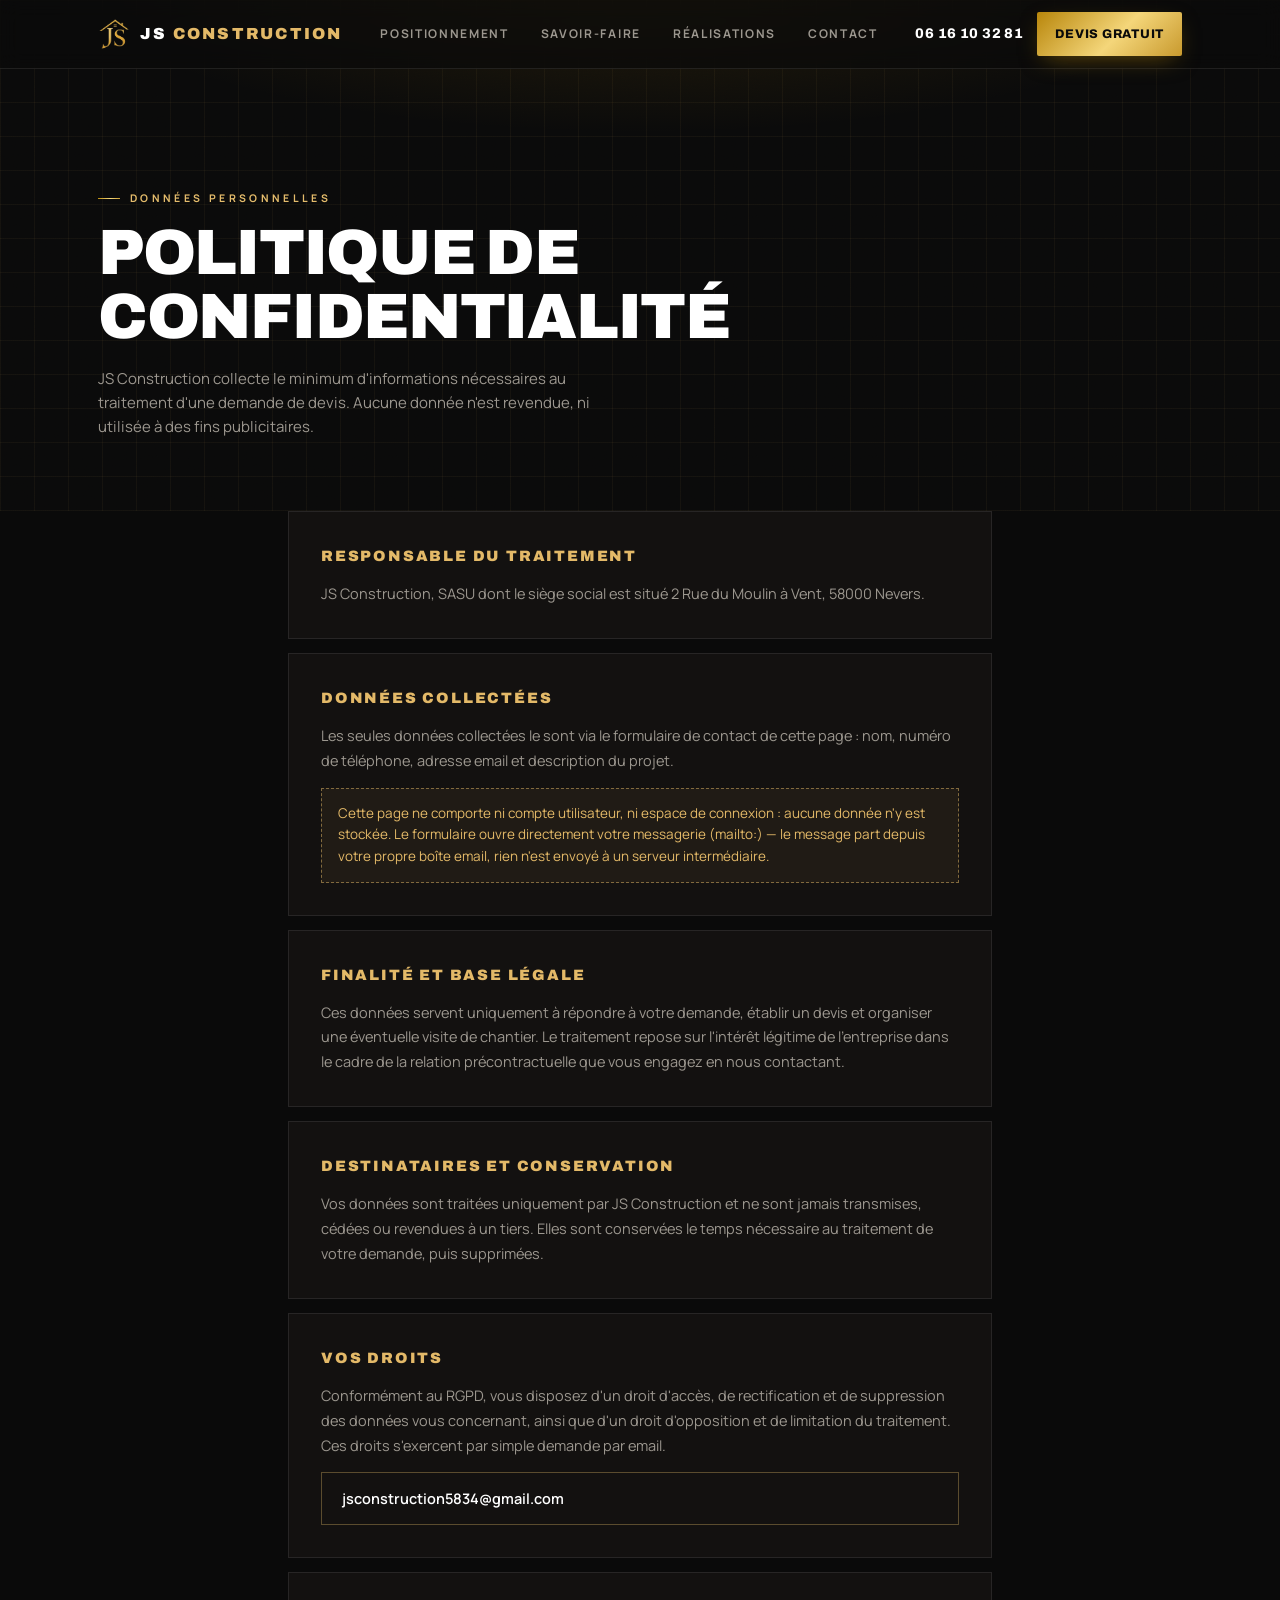
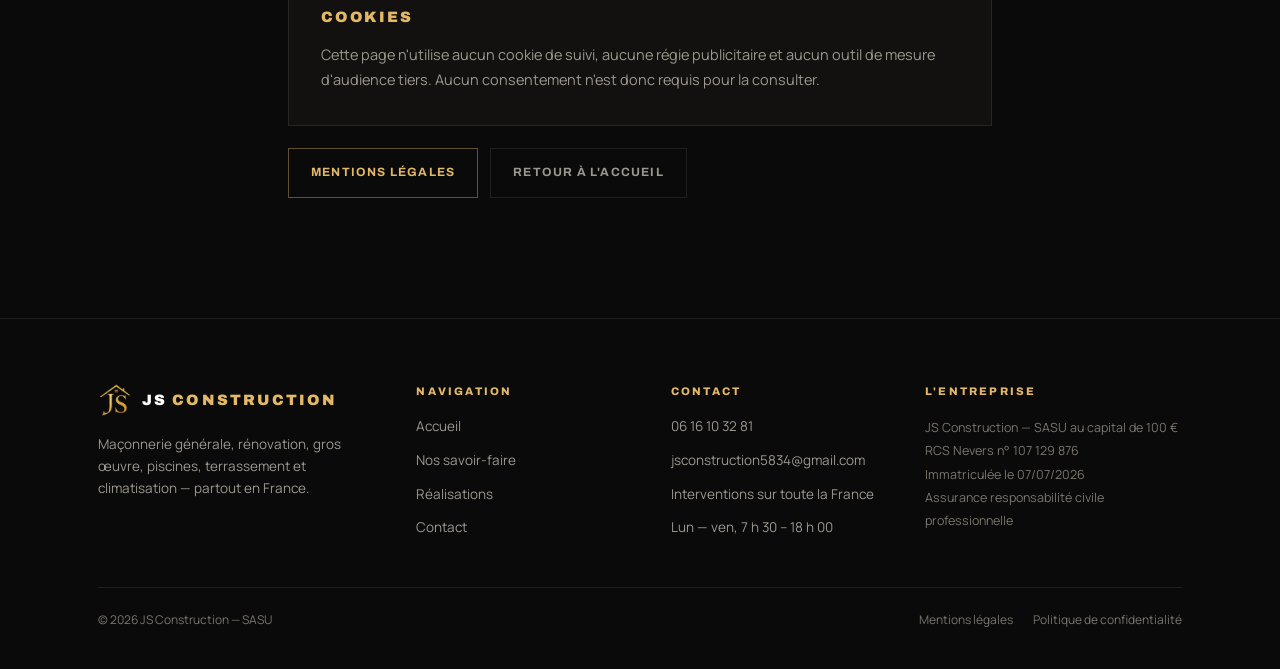
==== confidentialite.html @ 39d1bb4d "Landing page JS Construction (accueil, réalisations, mentions légales, confidentialité)" ====
<!DOCTYPE html>
<html lang="fr">
<head>
<meta charset="UTF-8">
<meta name="viewport" content="width=device-width, initial-scale=1, viewport-fit=cover">
<title>Politique de confidentialité — JS Construction</title>
<meta name="description" content="Politique de confidentialité et protection des données personnelles de JS Construction.">
<link rel="icon" type="image/png" href="assets/logo.png">
<link rel="preconnect" href="https://fonts.googleapis.com">
<link rel="preconnect" href="https://fonts.gstatic.com" crossorigin>
<link href="https://fonts.googleapis.com/css2?family=Archivo:wght@500;600;700;800;900&family=Manrope:wght@400;500;600;700&display=swap" rel="stylesheet">
<link rel="stylesheet" href="assets/site.css">
</head>
<body>

<!-- ===== Header ===== -->
<header>
  <div class="container header-inner">
    <a href="index.html" class="brand">
      <img src="assets/logo.png" alt="Logo JS Construction">
      <span class="brand-word">JS <span>CONSTRUCTION</span></span>
    </a>
    <nav class="desktop-nav">
      <a href="index.html#positionnement">Positionnement</a>
      <a href="index.html#savoir-faire">Savoir-faire</a>
      <a href="realisations.html">Réalisations</a>
      <a href="index.html#contact">Contact</a>
    </nav>
    <div class="header-cta">
      <a class="phone" href="tel:+33616103281">06 16 10 32 81</a>
      <a class="btn btn-primary" href="index.html#contact">Devis gratuit</a>
    </div>
  </div>
</header>

<!-- ===== Page header ===== -->
<section class="page-header blueprint-grid grain">
  <div class="container">
    <div class="eyebrow" data-reveal>Données personnelles</div>
    <h1 data-reveal>Politique de<br>confidentialité</h1>
    <p data-reveal>JS Construction collecte le minimum d'informations nécessaires au traitement d'une demande de devis. Aucune donnée n'est revendue, ni utilisée à des fins publicitaires.</p>
  </div>
</section>

<!-- ===== Content ===== -->
<section class="section" style="padding-top:0">
  <div class="container legal-content">

    <div class="legal-card" data-reveal>
      <h2>Responsable du traitement</h2>
      <p>JS Construction, SASU dont le siège social est situé 2 Rue du Moulin à Vent, 58000 Nevers.</p>
    </div>

    <div class="legal-card" data-reveal>
      <h2>Données collectées</h2>
      <p>Les seules données collectées le sont via le formulaire de contact de cette page : nom, numéro de téléphone, adresse email et description du projet.</p>
      <div class="legal-callout">Cette page ne comporte ni compte utilisateur, ni espace de connexion : aucune donnée n'y est stockée. Le formulaire ouvre directement votre messagerie (mailto:) — le message part depuis votre propre boîte email, rien n'est envoyé à un serveur intermédiaire.</div>
    </div>

    <div class="legal-card" data-reveal>
      <h2>Finalité et base légale</h2>
      <p>Ces données servent uniquement à répondre à votre demande, établir un devis et organiser une éventuelle visite de chantier. Le traitement repose sur l'intérêt légitime de l'entreprise dans le cadre de la relation précontractuelle que vous engagez en nous contactant.</p>
    </div>

    <div class="legal-card" data-reveal>
      <h2>Destinataires et conservation</h2>
      <p>Vos données sont traitées uniquement par JS Construction et ne sont jamais transmises, cédées ou revendues à un tiers. Elles sont conservées le temps nécessaire au traitement de votre demande, puis supprimées.</p>
    </div>

    <div class="legal-card" data-reveal>
      <h2>Vos droits</h2>
      <p>Conformément au RGPD, vous disposez d'un droit d'accès, de rectification et de suppression des données vous concernant, ainsi que d'un droit d'opposition et de limitation du traitement. Ces droits s'exercent par simple demande par email.</p>
      <a href="mailto:jsconstruction5834@gmail.com" class="legal-contact">jsconstruction5834@gmail.com</a>
    </div>

    <div class="legal-card" data-reveal>
      <h2>Cookies</h2>
      <p>Cette page n'utilise aucun cookie de suivi, aucune régie publicitaire et aucun outil de mesure d'audience tiers. Aucun consentement n'est donc requis pour la consulter.</p>
    </div>

    <div class="legal-actions" data-reveal>
      <a href="mentions-legales.html" class="legal-link-btn">Mentions légales</a>
      <a href="index.html" class="legal-link-btn muted">Retour à l'accueil</a>
    </div>
  </div>
</section>

<!-- ===== Footer ===== -->
<footer>
  <div class="container">
    <div class="footer-grid">
      <div>
        <div class="footer-brand">
          <img src="assets/logo.png" alt="Logo JS Construction">
          <span class="brand-word">JS <span>CONSTRUCTION</span></span>
        </div>
        <p class="footer-desc">Maçonnerie générale, rénovation, gros œuvre, piscines, terrassement et climatisation — partout en France.</p>
      </div>

      <div>
        <div class="footer-col-title">Navigation</div>
        <div class="footer-col">
          <a href="index.html#accueil">Accueil</a>
          <a href="index.html#savoir-faire">Nos savoir-faire</a>
          <a href="realisations.html">Réalisations</a>
          <a href="index.html#contact">Contact</a>
        </div>
      </div>

      <div>
        <div class="footer-col-title">Contact</div>
        <div class="footer-col">
          <a href="tel:+33616103281">06 16 10 32 81</a>
          <a href="mailto:jsconstruction5834@gmail.com">jsconstruction5834@gmail.com</a>
          <div class="footer-line">Interventions sur toute la France</div>
          <div class="footer-line">Lun — ven, 7 h 30 – 18 h 00</div>
        </div>
      </div>

      <div>
        <div class="footer-col-title">L'entreprise</div>
        <div class="footer-legal">
          JS Construction — SASU au capital de 100 €<br>
          RCS Nevers n° 107 129 876<br>
          Immatriculée le 07/07/2026<br>
          Assurance responsabilité civile professionnelle
        </div>
      </div>
    </div>

    <div class="footer-bottom">
      <div class="footer-copy">© <span id="year"></span> JS Construction — SASU</div>
      <div class="footer-bottom-links">
        <a href="mentions-legales.html">Mentions légales</a>
        <a href="confidentialite.html">Politique de confidentialité</a>
      </div>
    </div>
  </div>
</footer>

<!-- ===== Mobile sticky CTA ===== -->
<div class="mobile-cta-bar" id="mobileCta">
  <a href="tel:+33616103281" class="btn btn-primary">Appeler</a>
  <a href="index.html#contact" class="btn btn-outline">Devis gratuit</a>
</div>

<script src="assets/site.js"></script>
</body>
</html>
---- assets/site.css ----
/* ===== Reset & tokens ===== */
*,*::before,*::after{box-sizing:border-box;margin:0;padding:0}
:root{
  --black:#0A0A0A;
  --panel:#131110;
  --panel-2:#181513;
  --line:rgba(245,245,244,.09);
  --white:#F5F5F4;
  --muted:#9C978F;
  --muted-2:#7A756D;
  --gold-1:#B8860B;
  --gold-2:#F4D67A;
  --gold-3:#C99A2E;
  --gold-accent:#E3B968;
  --gradient-gold:linear-gradient(135deg,var(--gold-1),var(--gold-2) 55%,var(--gold-3));
  --container:1180px;
  --radius:2px;
}
html{scroll-behavior:smooth}
body{
  background:var(--black);
  color:var(--white);
  font-family:'Manrope',Helvetica,Arial,sans-serif;
  font-size:16px;
  line-height:1.6;
  min-height:100vh;
  overflow-x:hidden;
  -webkit-font-smoothing:antialiased;
}
h1,h2,h3,.title-font{font-family:'Archivo',Helvetica,sans-serif}
a{color:inherit;text-decoration:none}
img{max-width:100%;display:block}
button{font-family:inherit;border:none;background:none;cursor:pointer}
.container{width:100%;max-width:var(--container);margin:0 auto;padding:0 20px}
@media(min-width:640px){.container{padding:0 32px}}
@media(min-width:1024px){.container{padding:0 48px}}

.gold-text{
  background:var(--gradient-gold);
  -webkit-background-clip:text;background-clip:text;color:transparent;
}
.eyebrow{
  display:flex;align-items:center;gap:10px;
  font-size:10.5px;font-weight:700;letter-spacing:.32em;text-transform:uppercase;color:var(--gold-accent);
}
.eyebrow::before{content:"";width:22px;height:1.5px;background:var(--gradient-gold);flex-shrink:0}

.section{padding:72px 0}
@media(min-width:1024px){.section{padding:120px 0}}
.section-head{max-width:640px;margin-bottom:40px}
@media(min-width:1024px){.section-head{margin-bottom:56px}}
.section-head h2{
  margin-top:14px;
  font-weight:900;
  font-size:clamp(28px,5.4vw,46px);
  line-height:1.04;
  letter-spacing:-.01em;
  text-transform:uppercase;
  color:#FFFFFF;
}
.lede{font-size:clamp(16px,2.1vw,19px);color:var(--muted);max-width:640px;line-height:1.7;margin-bottom:44px}

/* ===== Blueprint texture helpers ===== */
.blueprint-grid{
  background-image:
    linear-gradient(rgba(227,185,104,.05) 1px, transparent 1px),
    linear-gradient(90deg, rgba(227,185,104,.05) 1px, transparent 1px);
  background-size:34px 34px;
}
.grain{position:relative}
.grain::after{
  content:"";position:absolute;inset:0;pointer-events:none;opacity:.5;mix-blend-mode:overlay;
  background-image:url("data:image/svg+xml,%3Csvg xmlns='http://www.w3.org/2000/svg' width='120' height='120'%3E%3Cfilter id='n'%3E%3CfeTurbulence type='fractalNoise' baseFrequency='0.9' numOctaves='2' stitchTiles='stitch'/%3E%3C/filter%3E%3Crect width='100%25' height='100%25' filter='url(%23n)' opacity='0.35'/%3E%3C/svg%3E");
}

/* ===== Buttons ===== */
.btn{
  display:inline-flex;align-items:center;justify-content:center;gap:10px;
  min-height:56px;padding:0 28px;
  font-family:'Archivo',Helvetica,sans-serif;font-size:14.5px;font-weight:800;
  letter-spacing:.06em;text-transform:uppercase;
  border-radius:var(--radius);
  transition:transform .2s ease, box-shadow .2s ease, background .2s ease, color .2s ease, border-color .2s ease;
  white-space:nowrap;
}
.btn-primary{
  background:var(--gradient-gold);color:#0A0A0A;
  box-shadow:0 8px 24px -8px rgba(184,134,11,.55);
}
.btn-primary:hover{transform:translateY(-2px);box-shadow:0 12px 28px -8px rgba(184,134,11,.7)}
.btn-outline{
  border:1px solid rgba(245,245,244,.28);color:var(--white);background:rgba(245,245,244,.02);
}
.btn-outline:hover{border-color:var(--gold-accent);color:var(--gold-accent)}
.btn-block{width:100%}

/* ===== Header ===== */
header{
  position:fixed;top:0;left:0;right:0;z-index:100;
  background:rgba(10,10,10,.72);backdrop-filter:blur(10px);
  border-bottom:1px solid var(--line);
}
.header-inner{display:flex;align-items:center;justify-content:space-between;min-height:68px}
.brand{display:flex;align-items:center;gap:10px}
.brand img{width:32px;height:32px;object-fit:contain}
.brand-word{font-family:'Archivo',Helvetica,sans-serif;font-weight:900;font-size:16px;letter-spacing:.14em;color:#fff}
.brand-word span{color:var(--gold-accent)}
nav.desktop-nav{display:none}
@media(min-width:960px){
  nav.desktop-nav{display:flex;gap:32px}
  nav.desktop-nav a{
    font-size:12px;font-weight:700;letter-spacing:.14em;text-transform:uppercase;color:var(--muted);
    transition:color .2s ease;
  }
  nav.desktop-nav a:hover,nav.desktop-nav a.active{color:var(--gold-accent)}
}
.header-cta{display:flex;align-items:center;gap:14px}
.header-cta a.phone{
  display:none;
  font-family:'Archivo',Helvetica,sans-serif;font-weight:800;font-size:14px;letter-spacing:.03em;color:#fff;
}
@media(min-width:640px){.header-cta a.phone{display:inline}}
.header-cta .btn{min-height:44px;padding:0 18px;font-size:12.5px}

/* ===== Page header (sub-pages) ===== */
.page-header{
  position:relative;padding:150px 0 56px;overflow:hidden;
}
@media(min-width:1024px){.page-header{padding:190px 0 72px}}
.page-header::before{
  content:"";position:absolute;inset:0;
  background:radial-gradient(ellipse 80% 60% at 50% -10%, rgba(184,134,11,.18), transparent 60%);
  pointer-events:none;
}
.page-header h1{
  position:relative;z-index:1;
  font-weight:900;text-transform:uppercase;letter-spacing:-.02em;
  font-size:clamp(34px,6.4vw,64px);line-height:1;color:#fff;margin-top:14px;
}
.page-header p{position:relative;z-index:1;margin-top:18px;max-width:520px;color:var(--muted);font-size:15px;line-height:1.6}

/* ===== Footer ===== */
footer{border-top:1px solid var(--line);padding:56px 0 116px}
@media(min-width:960px){footer{padding:64px 0 40px}}

.footer-grid{display:grid;grid-template-columns:1fr;gap:36px;padding-bottom:36px}
@media(min-width:640px){.footer-grid{grid-template-columns:repeat(2,1fr)}}
@media(min-width:1024px){.footer-grid{grid-template-columns:1.3fr 1fr 1fr 1.2fr;gap:40px}}

.footer-brand{display:flex;align-items:center;gap:10px}
.footer-brand img{width:34px;height:34px}
.footer-brand .brand-word{font-size:15px}
.footer-desc{margin-top:16px;font-size:13.5px;color:var(--muted);line-height:1.65;max-width:300px}

.footer-col-title{
  font-family:'Archivo',sans-serif;font-size:11px;font-weight:800;letter-spacing:.2em;
  text-transform:uppercase;color:var(--gold-accent);margin-bottom:16px;
}
.footer-col a,.footer-col .footer-line{
  display:block;font-size:13.5px;color:var(--muted);margin-bottom:12px;transition:color .2s ease;
}
.footer-col a:hover{color:var(--gold-accent)}
.footer-legal{font-size:12.5px;color:var(--muted-2);line-height:1.85}

.footer-bottom{
  border-top:1px solid var(--line);padding-top:22px;
  display:flex;flex-direction:column;gap:8px;
}
@media(min-width:760px){.footer-bottom{flex-direction:row;align-items:center;justify-content:space-between}}
.footer-copy{font-size:12px;color:var(--muted-2)}
.footer-bottom-links{display:flex;gap:20px;font-size:12px;color:var(--muted-2)}
.footer-bottom-links a{transition:color .2s ease}
.footer-bottom-links a:hover{color:var(--gold-accent)}

/* ===== Mobile sticky CTA bar ===== */
.mobile-cta-bar{
  position:fixed;left:0;right:0;bottom:0;z-index:90;
  display:flex;gap:10px;padding:12px 16px calc(12px + env(safe-area-inset-bottom));
  background:rgba(10,10,10,.9);backdrop-filter:blur(10px);
  border-top:1px solid var(--line);
  transform:translateY(100%);transition:transform .3s ease;
}
.mobile-cta-bar.visible{transform:translateY(0)}
@media(min-width:960px){.mobile-cta-bar{display:none}}
.mobile-cta-bar .btn{flex:1;min-height:50px;font-size:12.5px}

/* ===== Reveal on scroll ===== */
[data-reveal]{opacity:0;transform:translateY(18px);transition:opacity .7s ease, transform .7s ease}
[data-reveal].is-visible{opacity:1;transform:translateY(0)}

/* ===== utility ===== */
.section-alt{background:var(--panel)}
.divider-line{height:1px;background:var(--line)}

/* ===== Legal pages (mentions légales / confidentialité) ===== */
.legal-content{max-width:800px}
.legal-card{border:1px solid var(--line);background:var(--panel);padding:clamp(22px,3vw,32px);display:flex;flex-direction:column;gap:14px;margin-bottom:14px}
.legal-card h2{font-family:'Archivo',sans-serif;font-size:15px;font-weight:900;letter-spacing:.12em;text-transform:uppercase;color:var(--gold-accent)}
.legal-card p{font-size:14.5px;line-height:1.7;color:var(--muted)}
.legal-row{display:flex;flex-wrap:wrap;gap:6px 14px;font-size:14.5px}
.legal-row .k{font-size:11px;font-weight:700;letter-spacing:.14em;text-transform:uppercase;color:var(--muted-2);min-width:180px}
.legal-row .v{color:#fff}
.legal-callout{padding:14px 16px;border:1px dashed rgba(227,185,104,.5);background:rgba(227,185,104,.06);font-size:13.5px;line-height:1.6;color:var(--gold-accent)}
.legal-actions{margin-top:22px;display:flex;gap:12px;flex-wrap:wrap}
.legal-link-btn{
  min-height:50px;padding:0 22px;display:inline-flex;align-items:center;
  font-family:'Archivo',sans-serif;font-size:12px;font-weight:700;letter-spacing:.1em;text-transform:uppercase;
  border:1px solid rgba(227,185,104,.4);color:var(--gold-accent);transition:background .2s ease;
}
.legal-link-btn:hover{background:rgba(227,185,104,.1)}
.legal-link-btn.muted{border-color:var(--line);color:var(--muted)}
.legal-link-btn.muted:hover{border-color:var(--gold-accent);color:var(--gold-accent)}
.legal-contact{min-height:50px;padding:14px 20px;display:inline-flex;align-items:center;border:1px solid rgba(227,185,104,.35);color:#fff;font-size:14.5px;font-weight:600;overflow-wrap:anywhere;transition:border-color .2s ease}
.legal-contact:hover{border-color:var(--gold-accent)}
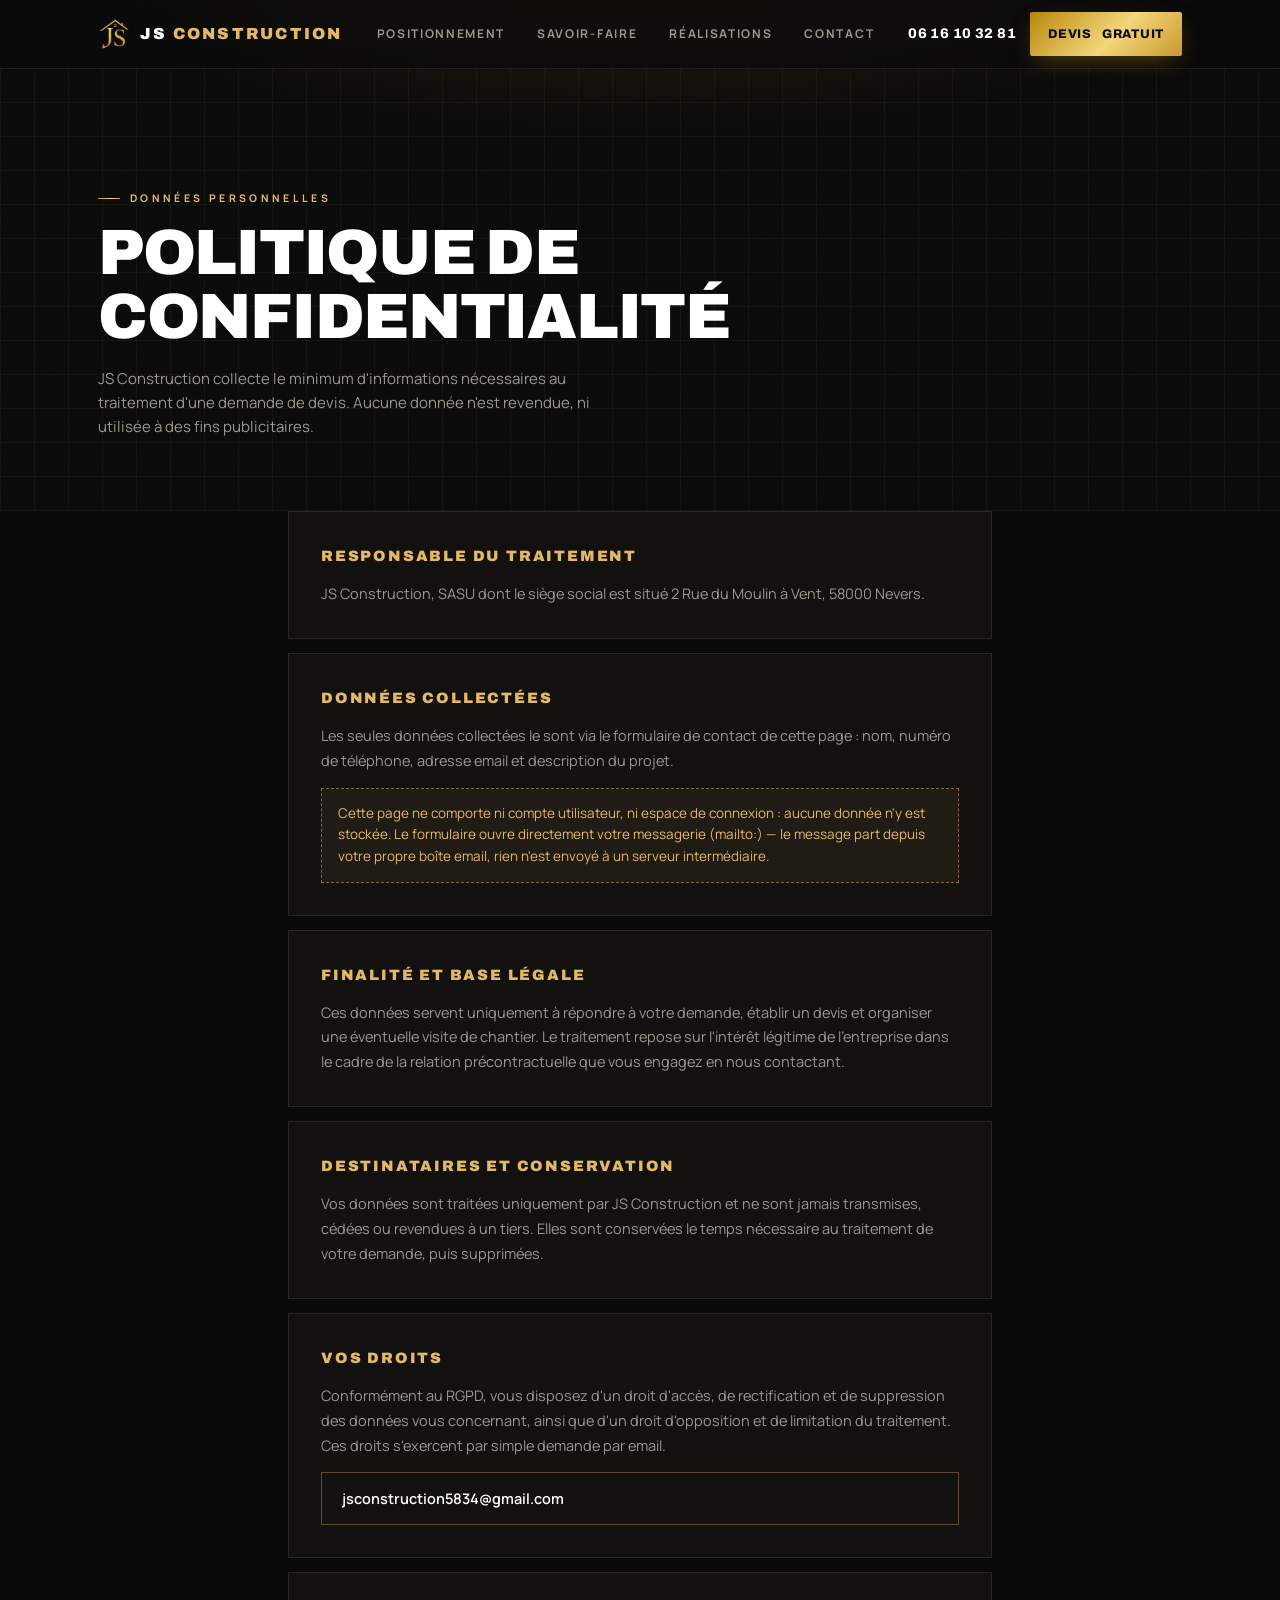
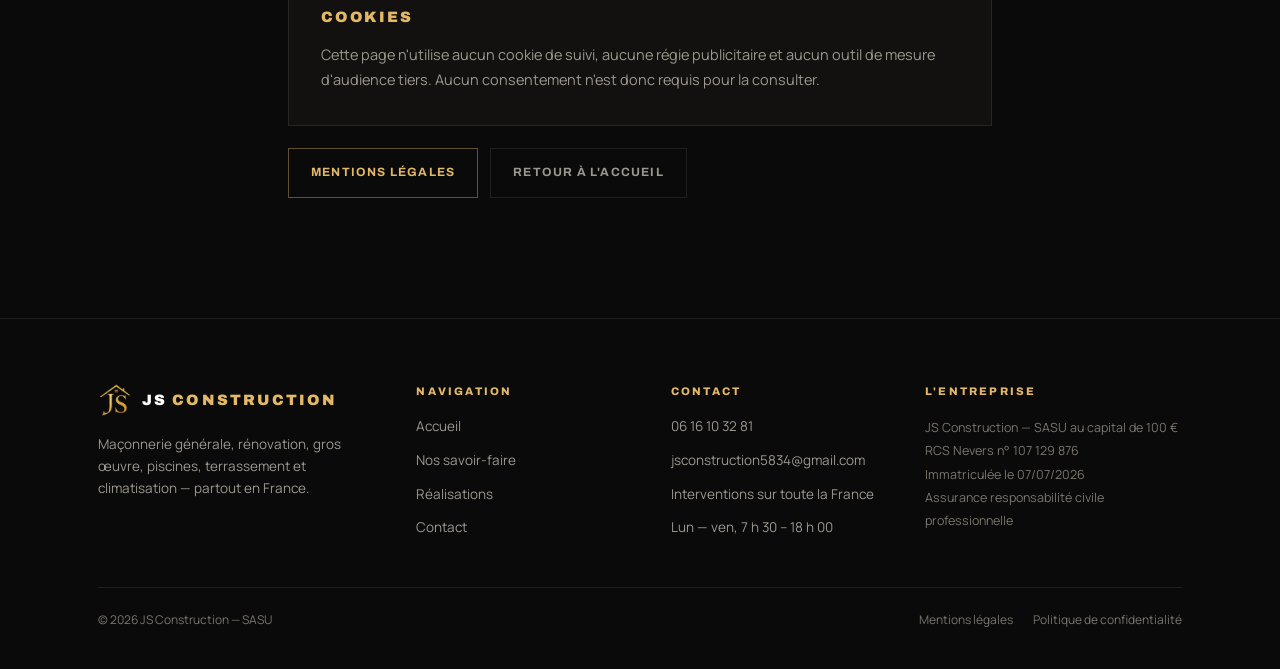
==== commit 202fbe5c: "Corrige le chevauchement du logo et du bouton Devis gratuit sur mobile etroit" ====
--- a/confidentialite.html
+++ b/confidentialite.html
@@ -28,7 +28,7 @@
     </nav>
     <div class="header-cta">
       <a class="phone" href="tel:+33616103281">06 16 10 32 81</a>
-      <a class="btn btn-primary" href="index.html#contact">Devis gratuit</a>
+      <a class="btn btn-primary" href="index.html#contact">Devis<span class="cta-full"> gratuit</span></a>
     </div>
   </div>
 </header>
--- a/assets/site.css
+++ b/assets/site.css
@@ -114,13 +114,25 @@
   }
   nav.desktop-nav a:hover,nav.desktop-nav a.active{color:var(--gold-accent)}
 }
-.header-cta{display:flex;align-items:center;gap:14px}
+.header-cta{display:flex;align-items:center;gap:14px;flex-shrink:0}
 .header-cta a.phone{
   display:none;
   font-family:'Archivo',Helvetica,sans-serif;font-weight:800;font-size:14px;letter-spacing:.03em;color:#fff;
 }
 @media(min-width:640px){.header-cta a.phone{display:inline}}
 .header-cta .btn{min-height:44px;padding:0 18px;font-size:12.5px}
+
+/* Header brand + CTA button: keep them from colliding on narrow phones */
+.header-inner{gap:10px}
+.brand{min-width:0;flex-shrink:1}
+.brand-word{white-space:nowrap;overflow:hidden;text-overflow:ellipsis}
+@media(max-width:479px){
+  .brand img{width:26px;height:26px}
+  .brand-word{font-size:13px;letter-spacing:.08em}
+  .header-cta{gap:8px}
+  .header-cta .btn{padding:0 12px;font-size:10.5px;min-height:40px}
+  .header-cta .cta-full{display:none}
+}
 
 /* ===== Page header (sub-pages) ===== */
 .page-header{
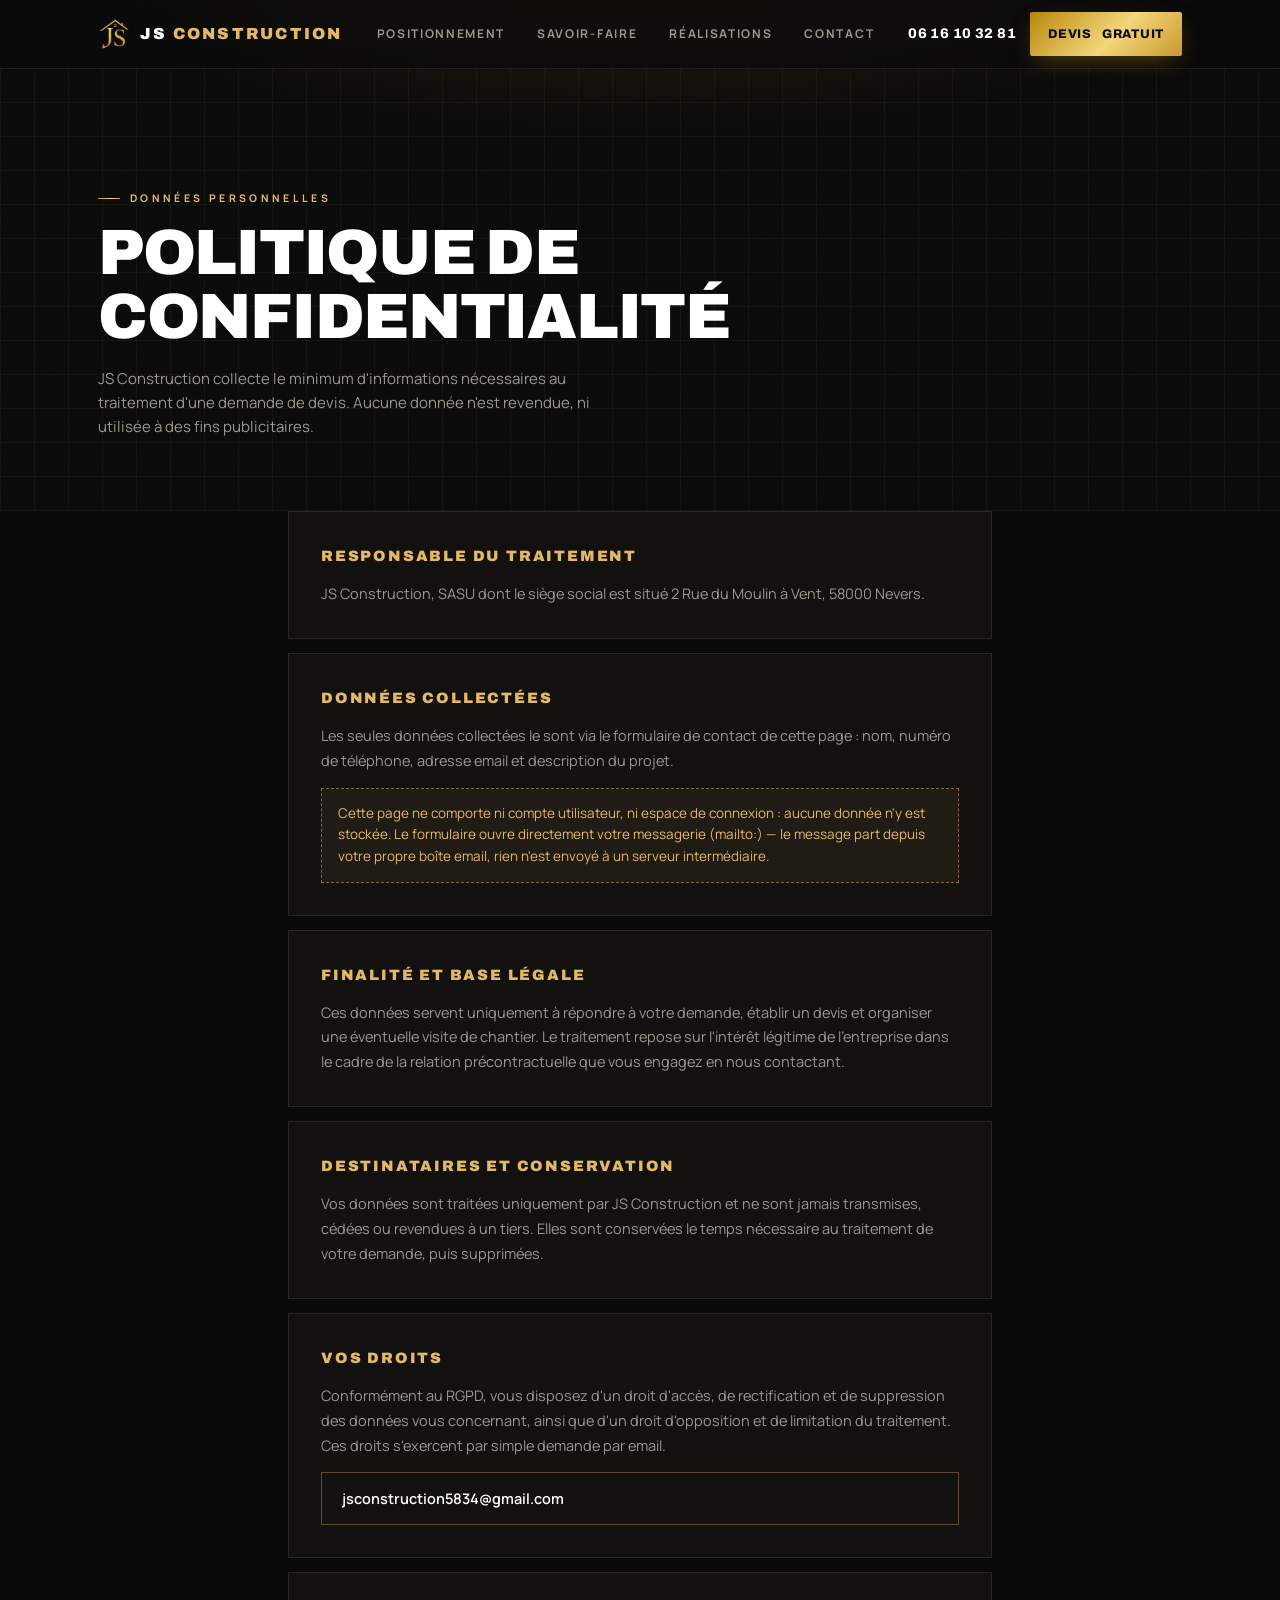
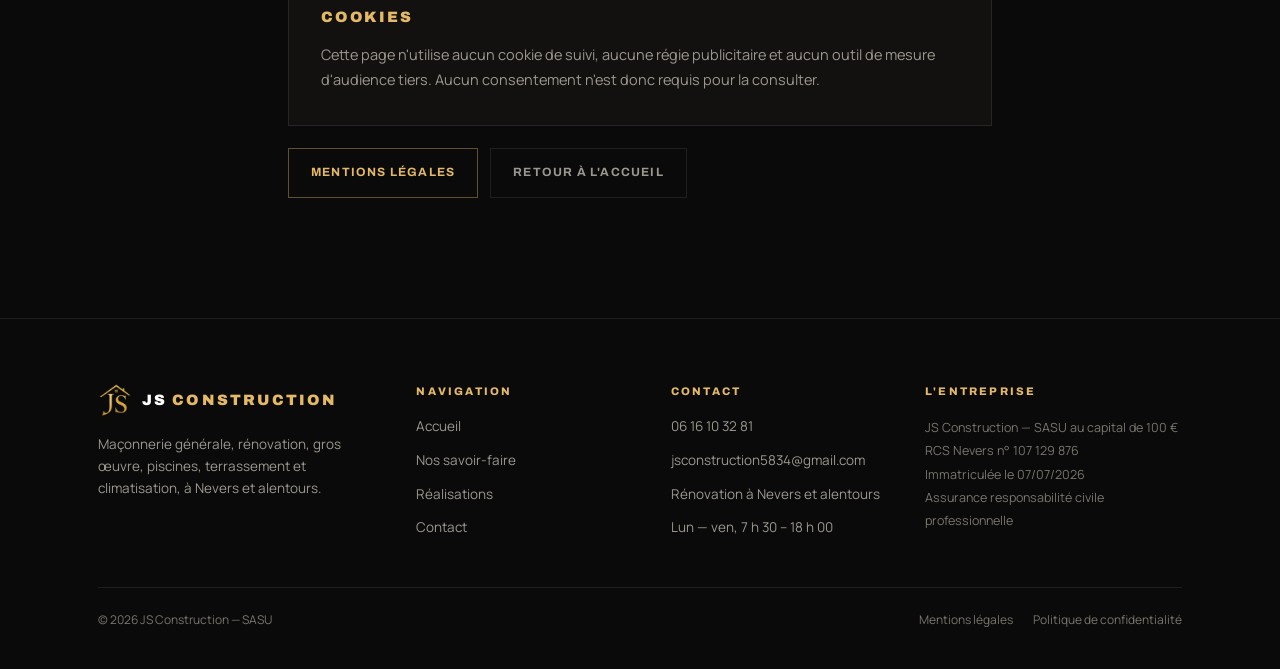
==== commit 457531da: "SEO local Nevers : zone d'intervention, meta, Schema, page renovation-nevers Recentre le site sur Ne" ====
--- a/confidentialite.html
+++ b/confidentialite.html
@@ -94,7 +94,7 @@
           <img src="assets/logo.png" alt="Logo JS Construction">
           <span class="brand-word">JS <span>CONSTRUCTION</span></span>
         </div>
-        <p class="footer-desc">Maçonnerie générale, rénovation, gros œuvre, piscines, terrassement et climatisation — partout en France.</p>
+        <p class="footer-desc">Maçonnerie générale, rénovation, gros œuvre, piscines, terrassement et climatisation, à Nevers et alentours.</p>
       </div>
 
       <div>
@@ -112,7 +112,7 @@
         <div class="footer-col">
           <a href="tel:+33616103281">06 16 10 32 81</a>
           <a href="mailto:jsconstruction5834@gmail.com">jsconstruction5834@gmail.com</a>
-          <div class="footer-line">Interventions sur toute la France</div>
+          <a href="renovation-nevers.html">Rénovation à Nevers et alentours</a>
           <div class="footer-line">Lun — ven, 7 h 30 – 18 h 00</div>
         </div>
       </div>
